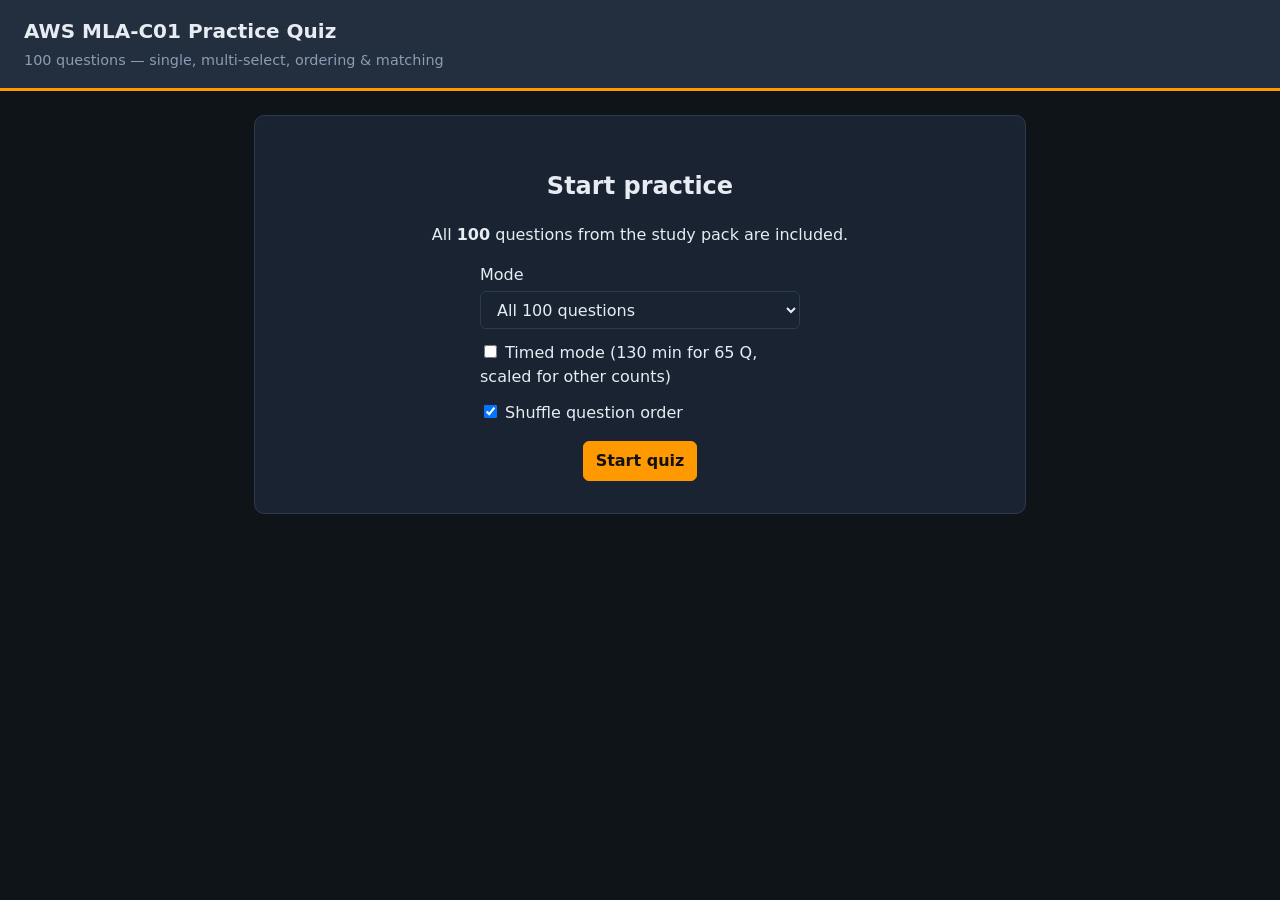
==== index.html @ 0621188c "Add interactive web quiz with all 100 practice questions. Embeds the full question bank in quiz.html" ====
<!DOCTYPE html>
<html lang="en">
<head>
  <meta charset="UTF-8" />
  <meta http-equiv="refresh" content="0; url=quiz.html" />
  <title>MLA-C01 Practice Quiz</title>
</head>
<body>
  <p><a href="quiz.html">Open MLA-C01 Practice Quiz</a></p>
</body>
</html>
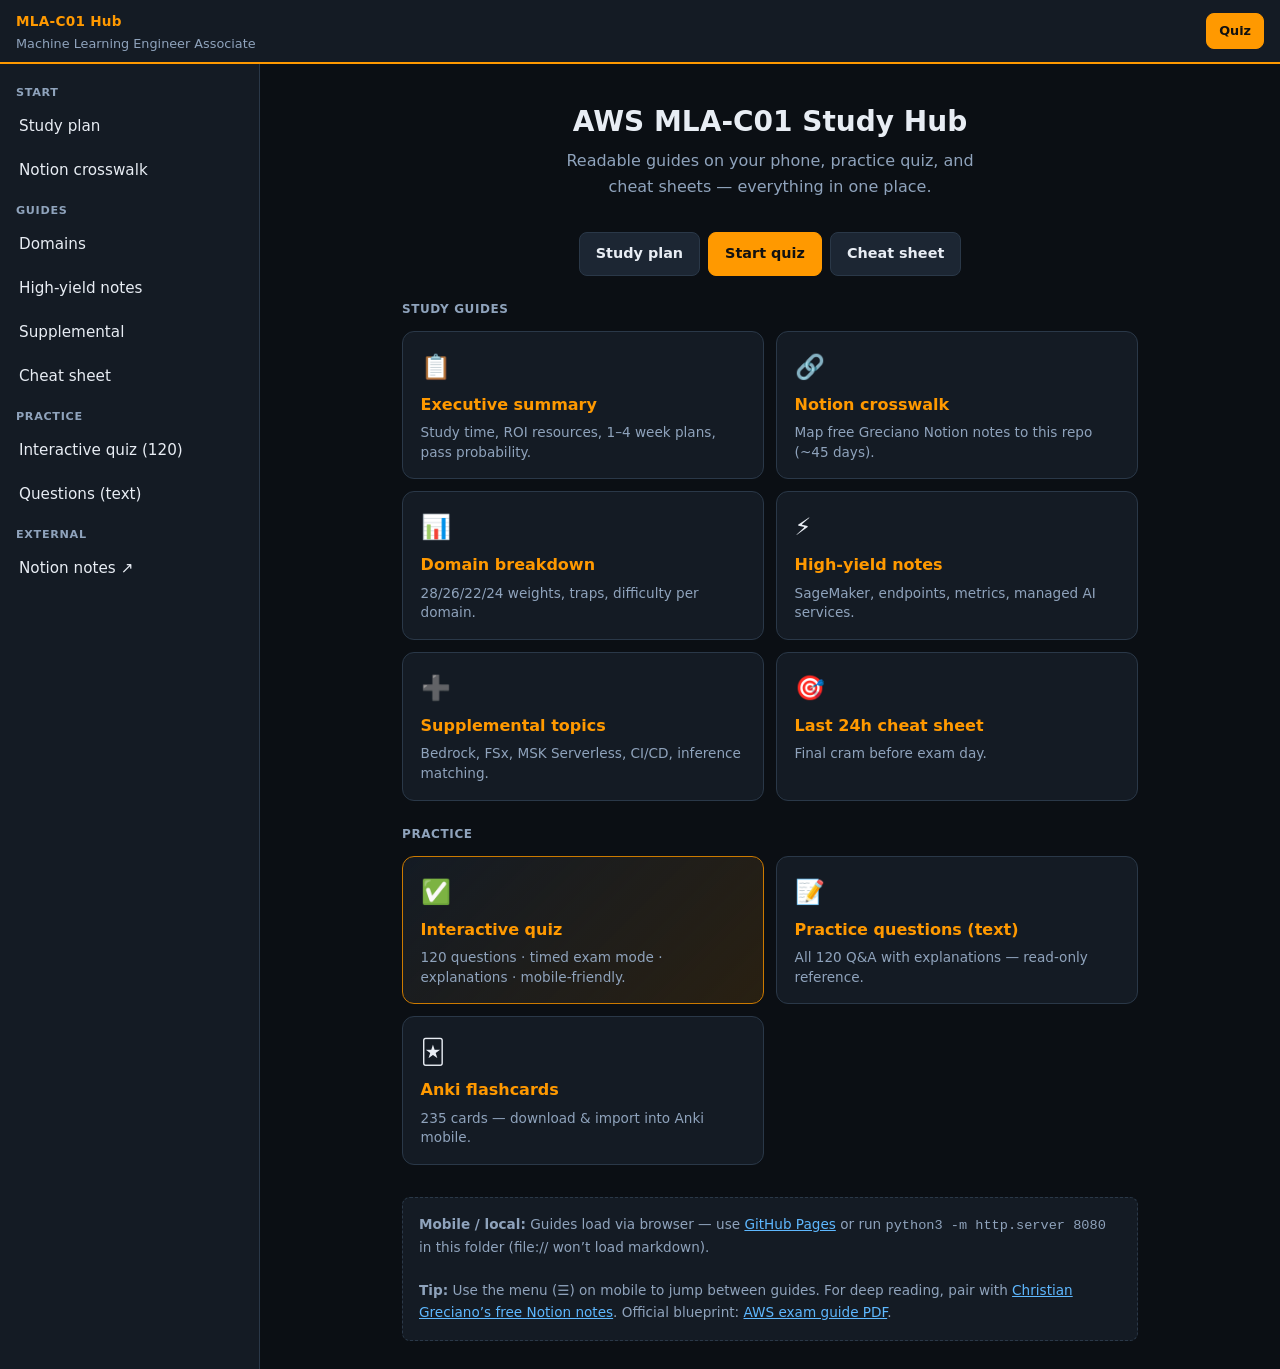
==== commit eee4a85c: "Add mobile-friendly study hub with markdown reader. Home page links all guides and quiz; learn.html " ====
--- a/index.html
+++ b/index.html
@@ -2,10 +2,124 @@
 <html lang="en">
 <head>
   <meta charset="UTF-8" />
-  <meta http-equiv="refresh" content="0; url=quiz.html" />
-  <title>MLA-C01 Practice Quiz</title>
+  <meta name="viewport" content="width=device-width, initial-scale=1, viewport-fit=cover" />
+  <meta name="theme-color" content="#141b24" />
+  <meta name="description" content="AWS MLA-C01 exam prep — study guides, quiz, and cheat sheets in one place." />
+  <title>MLA-C01 Study Hub</title>
+  <link rel="stylesheet" href="assets/site.css" />
 </head>
-<body>
-  <p><a href="quiz.html">Open MLA-C01 Practice Quiz</a></p>
+<body data-page="home">
+  <header class="site-header">
+    <button type="button" class="nav-toggle" id="nav-toggle" aria-expanded="false" aria-controls="site-nav">
+      <span class="sr-only">Open menu</span>
+      <svg viewBox="0 0 24 24" fill="none" stroke="currentColor" stroke-width="2" aria-hidden="true">
+        <path d="M4 6h16M4 12h16M4 18h16"/>
+      </svg>
+    </button>
+    <div style="flex:1;min-width:0">
+      <a href="index.html" class="site-logo">MLA-C01 Hub</a>
+      <p class="subtitle">Machine Learning Engineer Associate</p>
+    </div>
+    <div class="header-actions">
+      <a href="quiz.html" class="btn btn-primary btn-sm">Quiz</a>
+    </div>
+  </header>
+
+  <div class="app-layout">
+    <nav class="site-nav" id="site-nav" aria-label="Study resources">
+      <div class="nav-section">Start</div>
+      <a class="nav-link" href="learn.html?doc=01-executive-summary-and-study-plan.md">Study plan</a>
+      <a class="nav-link" href="learn.html?doc=07-notion-study-crosswalk.md">Notion crosswalk</a>
+      <div class="nav-section">Guides</div>
+      <a class="nav-link" href="learn.html?doc=02-domain-breakdown.md">Domains</a>
+      <a class="nav-link" href="learn.html?doc=03-high-yield-notes.md">High-yield notes</a>
+      <a class="nav-link" href="learn.html?doc=08-supplemental-topics.md">Supplemental</a>
+      <a class="nav-link" href="learn.html?doc=06-cheat-sheet-last-24h.md">Cheat sheet</a>
+      <div class="nav-section">Practice</div>
+      <a class="nav-link" href="quiz.html">Interactive quiz (120)</a>
+      <a class="nav-link" href="learn.html?doc=05-practice-questions.md">Questions (text)</a>
+      <div class="nav-section">External</div>
+      <a class="nav-link" href="https://psychedelic-cuticle-e74.notion.site/AWS-Machine-Learning-Engineer-Associate-MLA-C01-19686c7395e780e1bab0eac37d0401a0" target="_blank" rel="noopener">Notion notes ↗</a>
+    </nav>
+    <div class="nav-overlay" id="nav-overlay"></div>
+
+    <main class="main-content">
+      <div class="home-hero">
+        <h2>AWS MLA-C01 Study Hub</h2>
+        <p>Readable guides on your phone, practice quiz, and cheat sheets — everything in one place.</p>
+      </div>
+
+      <div class="quick-actions">
+        <a href="learn.html?doc=01-executive-summary-and-study-plan.md" class="btn">Study plan</a>
+        <a href="quiz.html" class="btn btn-primary">Start quiz</a>
+        <a href="learn.html?doc=06-cheat-sheet-last-24h.md" class="btn">Cheat sheet</a>
+      </div>
+
+      <p class="section-title">Study guides</p>
+      <div class="card-grid">
+        <a class="resource-card" href="learn.html?doc=01-executive-summary-and-study-plan.md">
+          <span class="icon">📋</span>
+          <h3>Executive summary</h3>
+          <p>Study time, ROI resources, 1–4 week plans, pass probability.</p>
+        </a>
+        <a class="resource-card" href="learn.html?doc=07-notion-study-crosswalk.md">
+          <span class="icon">🔗</span>
+          <h3>Notion crosswalk</h3>
+          <p>Map free Greciano Notion notes to this repo (~45 days).</p>
+        </a>
+        <a class="resource-card" href="learn.html?doc=02-domain-breakdown.md">
+          <span class="icon">📊</span>
+          <h3>Domain breakdown</h3>
+          <p>28/26/22/24 weights, traps, difficulty per domain.</p>
+        </a>
+        <a class="resource-card" href="learn.html?doc=03-high-yield-notes.md">
+          <span class="icon">⚡</span>
+          <h3>High-yield notes</h3>
+          <p>SageMaker, endpoints, metrics, managed AI services.</p>
+        </a>
+        <a class="resource-card" href="learn.html?doc=08-supplemental-topics.md">
+          <span class="icon">➕</span>
+          <h3>Supplemental topics</h3>
+          <p>Bedrock, FSx, MSK Serverless, CI/CD, inference matching.</p>
+        </a>
+        <a class="resource-card" href="learn.html?doc=06-cheat-sheet-last-24h.md">
+          <span class="icon">🎯</span>
+          <h3>Last 24h cheat sheet</h3>
+          <p>Final cram before exam day.</p>
+        </a>
+      </div>
+
+      <p class="section-title">Practice</p>
+      <div class="card-grid">
+        <a class="resource-card featured" href="quiz.html">
+          <span class="icon">✅</span>
+          <h3>Interactive quiz</h3>
+          <p>120 questions · timed exam mode · explanations · mobile-friendly.</p>
+        </a>
+        <a class="resource-card" href="learn.html?doc=05-practice-questions.md">
+          <span class="icon">📝</span>
+          <h3>Practice questions (text)</h3>
+          <p>All 120 Q&A with explanations — read-only reference.</p>
+        </a>
+        <a class="resource-card" href="04-flashcards-anki.txt" download>
+          <span class="icon">🃏</span>
+          <h3>Anki flashcards</h3>
+          <p>235 cards — download & import into Anki mobile.</p>
+        </a>
+      </div>
+
+      <p class="external-note">
+        <strong>Mobile / local:</strong> Guides load via browser — use
+        <a href="https://pavikaa.github.io/mla-c01/">GitHub Pages</a> or run
+        <code>python3 -m http.server 8080</code> in this folder (file:// won’t load markdown).<br><br>
+        <strong>Tip:</strong> Use the menu (☰) on mobile to jump between guides. For deep reading, pair with
+        <a href="https://psychedelic-cuticle-e74.notion.site/AWS-Machine-Learning-Engineer-Associate-MLA-C01-19686c7395e780e1bab0eac37d0401a0" target="_blank" rel="noopener">Christian Greciano’s free Notion notes</a>.
+        Official blueprint:
+        <a href="https://d1.awsstatic.com/training-and-certification/docs-machine-learning-engineer-associate/AWS-Certified-Machine-Learning-Engineer-Associate_Exam-Guide.pdf" target="_blank" rel="noopener">AWS exam guide PDF</a>.
+      </p>
+    </main>
+  </div>
+
+  <script src="assets/site.js"></script>
 </body>
 </html>
--- a/assets/site.css
+++ b/assets/site.css
@@ -0,0 +1,423 @@
+/* MLA-C01 Learning Hub — mobile-first */
+:root {
+  --bg: #0b0f14;
+  --surface: #141b24;
+  --surface2: #1c2633;
+  --border: #2a3848;
+  --text: #e8edf4;
+  --muted: #8fa3bc;
+  --accent: #ff9900;
+  --accent-dim: #cc7a00;
+  --accent-bg: rgba(255, 153, 0, 0.12);
+  --link: #5eb8ff;
+  --ok: #2ea86a;
+  --header-h: 3.25rem;
+  --nav-w: min(280px, 85vw);
+  --safe-bottom: env(safe-area-inset-bottom, 0px);
+  --safe-top: env(safe-area-inset-top, 0px);
+}
+
+*, *::before, *::after { box-sizing: border-box; }
+
+html {
+  -webkit-text-size-adjust: 100%;
+  scroll-behavior: smooth;
+}
+
+body {
+  margin: 0;
+  font-family: system-ui, -apple-system, "Segoe UI", Roboto, sans-serif;
+  font-size: 1rem;
+  line-height: 1.6;
+  background: var(--bg);
+  color: var(--text);
+  min-height: 100dvh;
+  padding-bottom: var(--safe-bottom);
+}
+
+a { color: var(--link); }
+a:focus-visible, button:focus-visible {
+  outline: 2px solid var(--accent);
+  outline-offset: 2px;
+}
+
+/* Top bar */
+.site-header {
+  position: sticky;
+  top: 0;
+  z-index: 100;
+  display: flex;
+  align-items: center;
+  gap: 0.75rem;
+  min-height: var(--header-h);
+  padding: 0.5rem 1rem;
+  padding-top: calc(0.5rem + var(--safe-top));
+  background: var(--surface);
+  border-bottom: 2px solid var(--accent);
+}
+
+.site-header h1 {
+  margin: 0;
+  font-size: 1rem;
+  font-weight: 700;
+  flex: 1;
+  min-width: 0;
+  white-space: nowrap;
+  overflow: hidden;
+  text-overflow: ellipsis;
+}
+
+.site-header .subtitle {
+  display: none;
+}
+
+.site-logo {
+  color: var(--accent);
+  text-decoration: none;
+  font-weight: 800;
+  font-size: 0.85rem;
+  letter-spacing: 0.02em;
+}
+
+.nav-toggle {
+  display: flex;
+  align-items: center;
+  justify-content: center;
+  width: 44px;
+  height: 44px;
+  padding: 0;
+  border: 1px solid var(--border);
+  border-radius: 8px;
+  background: var(--surface2);
+  color: var(--text);
+  cursor: pointer;
+  flex-shrink: 0;
+}
+
+.nav-toggle svg { width: 22px; height: 22px; }
+
+.header-actions {
+  display: flex;
+  gap: 0.5rem;
+  flex-shrink: 0;
+}
+
+.btn {
+  display: inline-flex;
+  align-items: center;
+  justify-content: center;
+  min-height: 44px;
+  padding: 0.5rem 1rem;
+  font: inherit;
+  font-size: 0.9rem;
+  font-weight: 600;
+  border-radius: 8px;
+  border: 1px solid var(--border);
+  background: var(--surface2);
+  color: var(--text);
+  text-decoration: none;
+  cursor: pointer;
+  white-space: nowrap;
+}
+
+.btn-primary {
+  background: var(--accent);
+  color: #111;
+  border-color: var(--accent);
+}
+
+.btn-sm {
+  min-height: 36px;
+  padding: 0.35rem 0.75rem;
+  font-size: 0.8rem;
+}
+
+/* Layout: learn page */
+.app-layout {
+  display: flex;
+  min-height: calc(100dvh - var(--header-h));
+}
+
+.site-nav {
+  position: fixed;
+  top: calc(var(--header-h) + var(--safe-top));
+  left: 0;
+  bottom: 0;
+  width: var(--nav-w);
+  z-index: 90;
+  background: var(--surface);
+  border-right: 1px solid var(--border);
+  overflow-y: auto;
+  -webkit-overflow-scrolling: touch;
+  transform: translateX(-100%);
+  transition: transform 0.2s ease;
+  padding: 0.75rem 0;
+}
+
+.site-nav.open { transform: translateX(0); }
+
+.nav-overlay {
+  display: none;
+  position: fixed;
+  inset: 0;
+  top: calc(var(--header-h) + var(--safe-top));
+  z-index: 85;
+  background: rgba(0, 0, 0, 0.5);
+}
+
+.nav-overlay.show { display: block; }
+
+.nav-section {
+  padding: 0.5rem 1rem 0.25rem;
+  font-size: 0.7rem;
+  font-weight: 700;
+  text-transform: uppercase;
+  letter-spacing: 0.06em;
+  color: var(--muted);
+}
+
+.nav-link {
+  display: block;
+  padding: 0.65rem 1rem;
+  color: var(--text);
+  text-decoration: none;
+  font-size: 0.95rem;
+  border-left: 3px solid transparent;
+  min-height: 44px;
+  line-height: 1.35;
+}
+
+.nav-link:hover, .nav-link.active {
+  background: var(--accent-bg);
+  border-left-color: var(--accent);
+  color: var(--accent);
+}
+
+.main-content {
+  flex: 1;
+  width: 100%;
+  min-width: 0;
+  padding: 1rem;
+  max-width: 48rem;
+  margin: 0 auto;
+}
+
+/* Home page */
+.home-hero {
+  text-align: center;
+  padding: 1.5rem 0 2rem;
+}
+
+.home-hero h2 {
+  margin: 0 0 0.5rem;
+  font-size: 1.5rem;
+  line-height: 1.3;
+}
+
+.home-hero p {
+  margin: 0;
+  color: var(--muted);
+  font-size: 1rem;
+  max-width: 28rem;
+  margin-inline: auto;
+}
+
+.card-grid {
+  display: grid;
+  gap: 0.75rem;
+  grid-template-columns: 1fr;
+}
+
+@media (min-width: 480px) {
+  .card-grid { grid-template-columns: repeat(2, 1fr); }
+}
+
+@media (min-width: 768px) {
+  .site-header .subtitle { display: block; font-size: 0.8rem; color: var(--muted); margin: 0; }
+  .site-header h1 { font-size: 1.15rem; }
+  .nav-toggle { display: none; }
+  .site-nav {
+    position: sticky;
+    top: calc(var(--header-h) + var(--safe-top));
+    transform: none;
+    flex-shrink: 0;
+    width: 260px;
+  }
+  .nav-overlay { display: none !important; }
+  .app-layout.learn-layout .main-content {
+    margin: 0;
+    max-width: none;
+    padding: 1.5rem 2rem 2rem;
+  }
+  .home-hero h2 { font-size: 1.75rem; }
+}
+
+.resource-card {
+  display: flex;
+  flex-direction: column;
+  gap: 0.35rem;
+  padding: 1rem 1.1rem;
+  background: var(--surface);
+  border: 1px solid var(--border);
+  border-radius: 12px;
+  text-decoration: none;
+  color: inherit;
+  min-height: 44px;
+  transition: border-color 0.15s, transform 0.15s;
+}
+
+.resource-card:hover, .resource-card:focus-visible {
+  border-color: var(--accent);
+  transform: translateY(-1px);
+}
+
+.resource-card .icon { font-size: 1.5rem; }
+.resource-card h3 {
+  margin: 0;
+  font-size: 1rem;
+  color: var(--accent);
+}
+.resource-card p {
+  margin: 0;
+  font-size: 0.85rem;
+  color: var(--muted);
+  line-height: 1.45;
+}
+
+.resource-card.featured {
+  border-color: var(--accent-dim);
+  background: linear-gradient(135deg, var(--surface) 0%, var(--accent-bg) 100%);
+}
+
+.quick-actions {
+  display: flex;
+  flex-wrap: wrap;
+  gap: 0.5rem;
+  justify-content: center;
+  margin-bottom: 1.5rem;
+}
+
+.section-title {
+  font-size: 0.75rem;
+  font-weight: 700;
+  text-transform: uppercase;
+  letter-spacing: 0.05em;
+  color: var(--muted);
+  margin: 1.5rem 0 0.75rem;
+}
+
+.external-note {
+  font-size: 0.85rem;
+  color: var(--muted);
+  padding: 1rem;
+  background: var(--surface);
+  border-radius: 8px;
+  border: 1px dashed var(--border);
+  margin-top: 2rem;
+}
+
+/* Markdown prose */
+.prose {
+  font-size: 1.05rem;
+  line-height: 1.65;
+  word-wrap: break-word;
+  overflow-wrap: anywhere;
+}
+
+.prose h1, .prose h2, .prose h3, .prose h4 {
+  line-height: 1.3;
+  margin-top: 1.75em;
+  margin-bottom: 0.6em;
+  scroll-margin-top: calc(var(--header-h) + 1rem);
+}
+
+.prose h1 { font-size: 1.6rem; margin-top: 0; color: var(--accent); }
+.prose h2 { font-size: 1.3rem; border-bottom: 1px solid var(--border); padding-bottom: 0.3em; }
+.prose h3 { font-size: 1.1rem; }
+
+.prose p, .prose ul, .prose ol { margin: 0.75em 0; }
+.prose li { margin: 0.35em 0; }
+.prose ul, .prose ol { padding-left: 1.35em; }
+
+.prose table {
+  display: block;
+  width: 100%;
+  overflow-x: auto;
+  -webkit-overflow-scrolling: touch;
+  border-collapse: collapse;
+  font-size: 0.9rem;
+  margin: 1em 0;
+}
+
+.prose th, .prose td {
+  border: 1px solid var(--border);
+  padding: 0.5rem 0.65rem;
+  text-align: left;
+  min-width: 5rem;
+}
+
+.prose th { background: var(--surface2); color: var(--accent); }
+.prose tr:nth-child(even) td { background: rgba(255,255,255,0.02); }
+
+.prose code {
+  font-size: 0.88em;
+  background: var(--surface2);
+  padding: 0.15em 0.4em;
+  border-radius: 4px;
+  overflow-x: auto;
+}
+
+.prose pre {
+  background: var(--surface2);
+  border: 1px solid var(--border);
+  border-radius: 8px;
+  padding: 1rem;
+  overflow-x: auto;
+  font-size: 0.85rem;
+}
+
+.prose pre code { background: none; padding: 0; }
+
+.prose blockquote {
+  margin: 1em 0;
+  padding: 0.75rem 1rem;
+  border-left: 4px solid var(--accent);
+  background: var(--accent-bg);
+  color: var(--muted);
+}
+
+.prose hr { border: none; border-top: 1px solid var(--border); margin: 2em 0; }
+
+.prose a { color: var(--link); }
+
+.loading, .error-box {
+  text-align: center;
+  padding: 3rem 1rem;
+  color: var(--muted);
+}
+
+.error-box { color: #f08080; }
+
+.doc-title-bar {
+  margin-bottom: 1rem;
+  padding-bottom: 0.75rem;
+  border-bottom: 1px solid var(--border);
+}
+
+.doc-title-bar h2 {
+  margin: 0 0 0.25rem;
+  font-size: 1.2rem;
+}
+
+.doc-title-bar .meta { font-size: 0.8rem; color: var(--muted); }
+
+.sr-only {
+  position: absolute;
+  width: 1px;
+  height: 1px;
+  padding: 0;
+  margin: -1px;
+  overflow: hidden;
+  clip: rect(0,0,0,0);
+  border: 0;
+}
